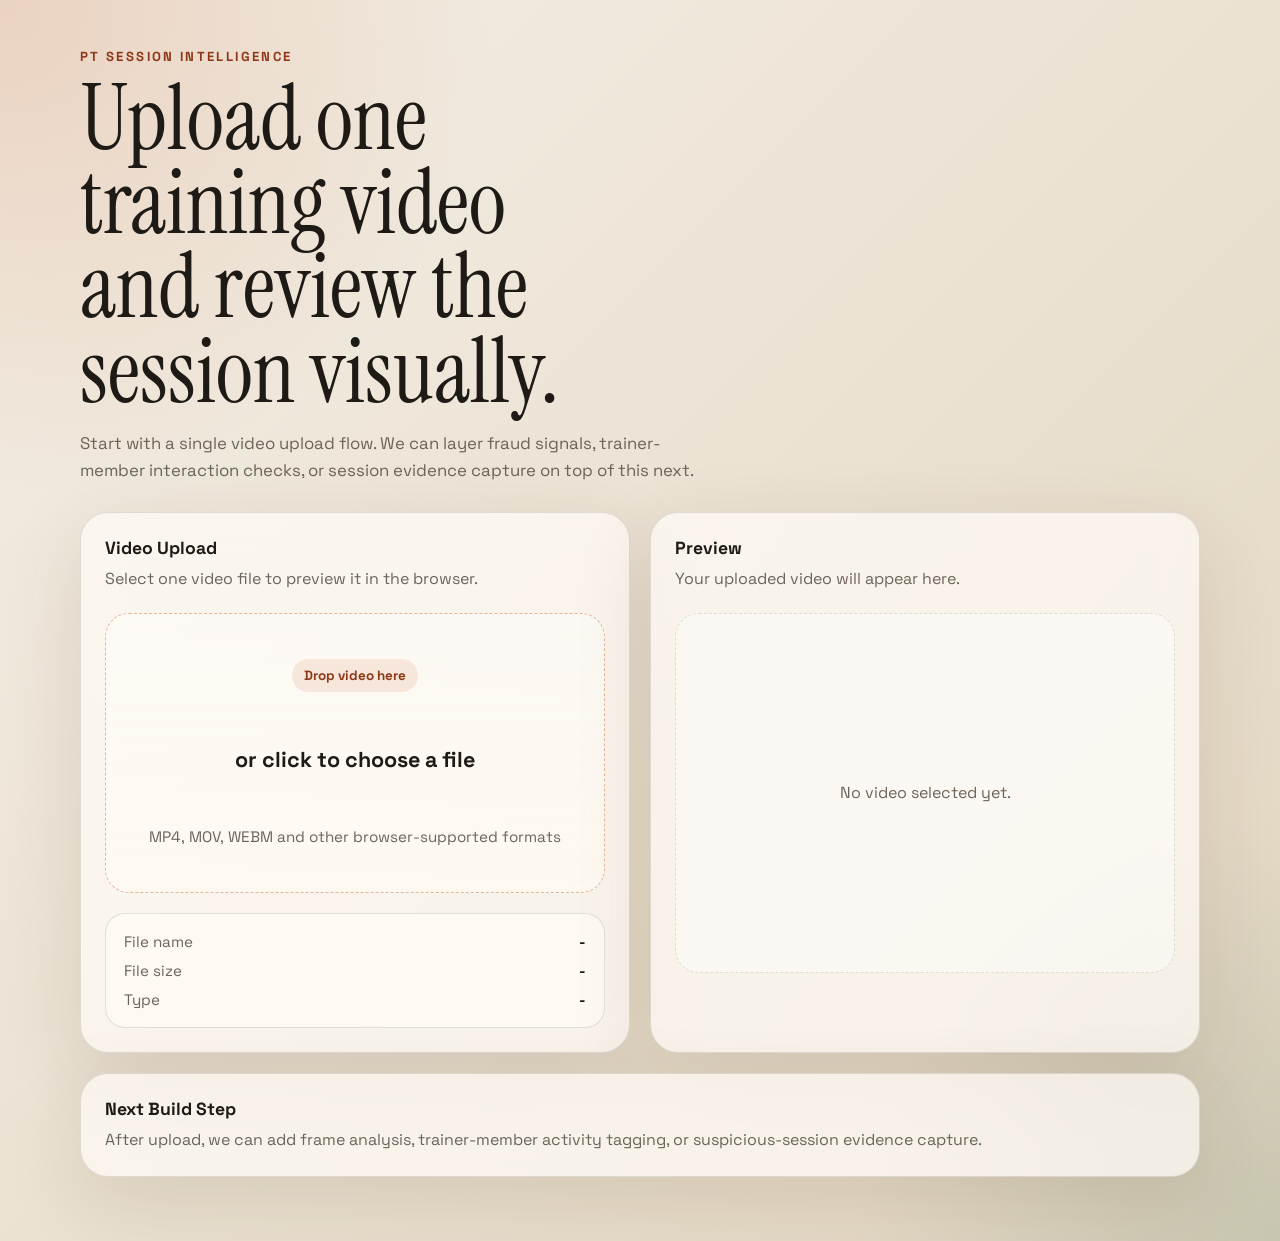
==== index.html @ 46c1133f "frontend for uploading video" ====
<!DOCTYPE html>
<html lang="en">
  <head>
    <meta charset="UTF-8" />
    <meta name="viewport" content="width=device-width, initial-scale=1.0" />
    <title>PT Session Review</title>
    <link rel="preconnect" href="https://fonts.googleapis.com" />
    <link rel="preconnect" href="https://fonts.gstatic.com" crossorigin />
    <link
      href="https://fonts.googleapis.com/css2?family=Space+Grotesk:wght@400;500;700&family=Instrument+Serif:ital@0;1&display=swap"
      rel="stylesheet"
    />
    <link rel="stylesheet" href="./styles.css" />
  </head>
  <body>
    <main class="page-shell">
      <section class="hero">
        <p class="eyebrow">PT Session Intelligence</p>
        <h1>Upload one training video and review the session visually.</h1>
        <p class="hero-copy">
          Start with a single video upload flow. We can layer fraud signals,
          trainer-member interaction checks, or session evidence capture on top
          of this next.
        </p>
      </section>

      <section class="workspace">
        <div class="upload-panel panel">
          <div class="panel-header">
            <h2>Video Upload</h2>
            <p>Select one video file to preview it in the browser.</p>
          </div>

          <label class="dropzone" for="video-upload" id="dropzone">
            <input
              id="video-upload"
              type="file"
              accept="video/*"
              aria-label="Upload a video"
            />
            <span class="dropzone-kicker">Drop video here</span>
            <span class="dropzone-title">or click to choose a file</span>
            <span class="dropzone-meta">MP4, MOV, WEBM and other browser-supported formats</span>
          </label>

          <div class="video-meta" id="video-meta" hidden>
            <div class="meta-row">
              <span>File name</span>
              <strong id="meta-name">-</strong>
            </div>
            <div class="meta-row">
              <span>File size</span>
              <strong id="meta-size">-</strong>
            </div>
            <div class="meta-row">
              <span>Type</span>
              <strong id="meta-type">-</strong>
            </div>
          </div>
        </div>

        <div class="preview-panel panel">
          <div class="panel-header">
            <h2>Preview</h2>
            <p>Your uploaded video will appear here.</p>
          </div>

          <div class="empty-state" id="empty-state">
            <p>No video selected yet.</p>
          </div>

          <video id="video-preview" controls playsinline hidden></video>
        </div>
      </section>

      <section class="notes panel">
        <div class="panel-header">
          <h2>Next Build Step</h2>
          <p>
            After upload, we can add frame analysis, trainer-member activity
            tagging, or suspicious-session evidence capture.
          </p>
        </div>
      </section>
    </main>

    <script src="./script.js"></script>
  </body>
</html>
---- styles.css ----
:root {
  --bg: #f3efe6;
  --bg-accent: #e2d5bf;
  --surface: rgba(255, 251, 245, 0.72);
  --surface-strong: #fffaf1;
  --text: #1e1a16;
  --muted: #6e6358;
  --line: rgba(30, 26, 22, 0.12);
  --accent: #c95f2d;
  --accent-deep: #8f3816;
  --shadow: 0 24px 80px rgba(73, 45, 20, 0.12);
}

* {
  box-sizing: border-box;
}

body {
  margin: 0;
  min-height: 100vh;
  font-family: "Space Grotesk", sans-serif;
  color: var(--text);
  background:
    radial-gradient(circle at top left, rgba(201, 95, 45, 0.2), transparent 28%),
    radial-gradient(circle at bottom right, rgba(57, 114, 91, 0.16), transparent 24%),
    linear-gradient(135deg, var(--bg), var(--bg-accent));
}

.page-shell {
  width: min(1120px, calc(100% - 32px));
  margin: 0 auto;
  padding: 48px 0 64px;
}

.hero {
  margin-bottom: 28px;
}

.eyebrow {
  margin: 0 0 12px;
  font-size: 0.82rem;
  font-weight: 700;
  letter-spacing: 0.18em;
  text-transform: uppercase;
  color: var(--accent-deep);
}

.hero h1 {
  max-width: 12ch;
  margin: 0;
  font-family: "Instrument Serif", serif;
  font-size: clamp(3rem, 8vw, 5.6rem);
  line-height: 0.94;
  font-weight: 400;
}

.hero-copy {
  max-width: 640px;
  margin: 16px 0 0;
  font-size: 1.05rem;
  line-height: 1.6;
  color: var(--muted);
}

.workspace {
  display: grid;
  grid-template-columns: repeat(2, minmax(0, 1fr));
  gap: 20px;
  margin-bottom: 20px;
}

.panel {
  backdrop-filter: blur(18px);
  background: var(--surface);
  border: 1px solid var(--line);
  border-radius: 28px;
  box-shadow: var(--shadow);
}

.upload-panel,
.preview-panel,
.notes {
  padding: 24px;
}

.panel-header h2 {
  margin: 0;
  font-size: 1.1rem;
}

.panel-header p {
  margin: 8px 0 0;
  color: var(--muted);
  line-height: 1.5;
}

.dropzone {
  display: grid;
  gap: 10px;
  place-items: center;
  min-height: 280px;
  margin-top: 22px;
  padding: 24px;
  text-align: center;
  border: 1.5px dashed rgba(201, 95, 45, 0.45);
  border-radius: 24px;
  background:
    linear-gradient(180deg, rgba(255, 255, 255, 0.42), rgba(255, 250, 241, 0.8));
  cursor: pointer;
  transition: transform 180ms ease, border-color 180ms ease, background 180ms ease;
}

.dropzone:hover,
.dropzone.is-dragging {
  transform: translateY(-2px);
  border-color: var(--accent);
  background:
    linear-gradient(180deg, rgba(255, 255, 255, 0.68), rgba(255, 243, 229, 0.92));
}

.dropzone input {
  display: none;
}

.dropzone-kicker {
  padding: 8px 12px;
  border-radius: 999px;
  background: rgba(201, 95, 45, 0.12);
  color: var(--accent-deep);
  font-size: 0.84rem;
  font-weight: 700;
}

.dropzone-title {
  font-size: 1.35rem;
  font-weight: 700;
}

.dropzone-meta {
  color: var(--muted);
  font-size: 0.95rem;
}

.video-meta {
  display: grid;
  gap: 10px;
  margin-top: 20px;
  padding: 18px;
  border-radius: 20px;
  background: var(--surface-strong);
  border: 1px solid var(--line);
}

.meta-row {
  display: flex;
  align-items: center;
  justify-content: space-between;
  gap: 16px;
  font-size: 0.95rem;
}

.meta-row span {
  color: var(--muted);
}

.empty-state {
  display: grid;
  place-items: center;
  min-height: 360px;
  margin-top: 22px;
  border-radius: 24px;
  border: 1px dashed var(--line);
  background: rgba(255, 255, 255, 0.36);
  color: var(--muted);
}

#video-preview {
  width: 100%;
  margin-top: 22px;
  border-radius: 24px;
  background: #000;
}

@media (max-width: 860px) {
  .workspace {
    grid-template-columns: 1fr;
  }

  .hero h1 {
    max-width: none;
  }
}
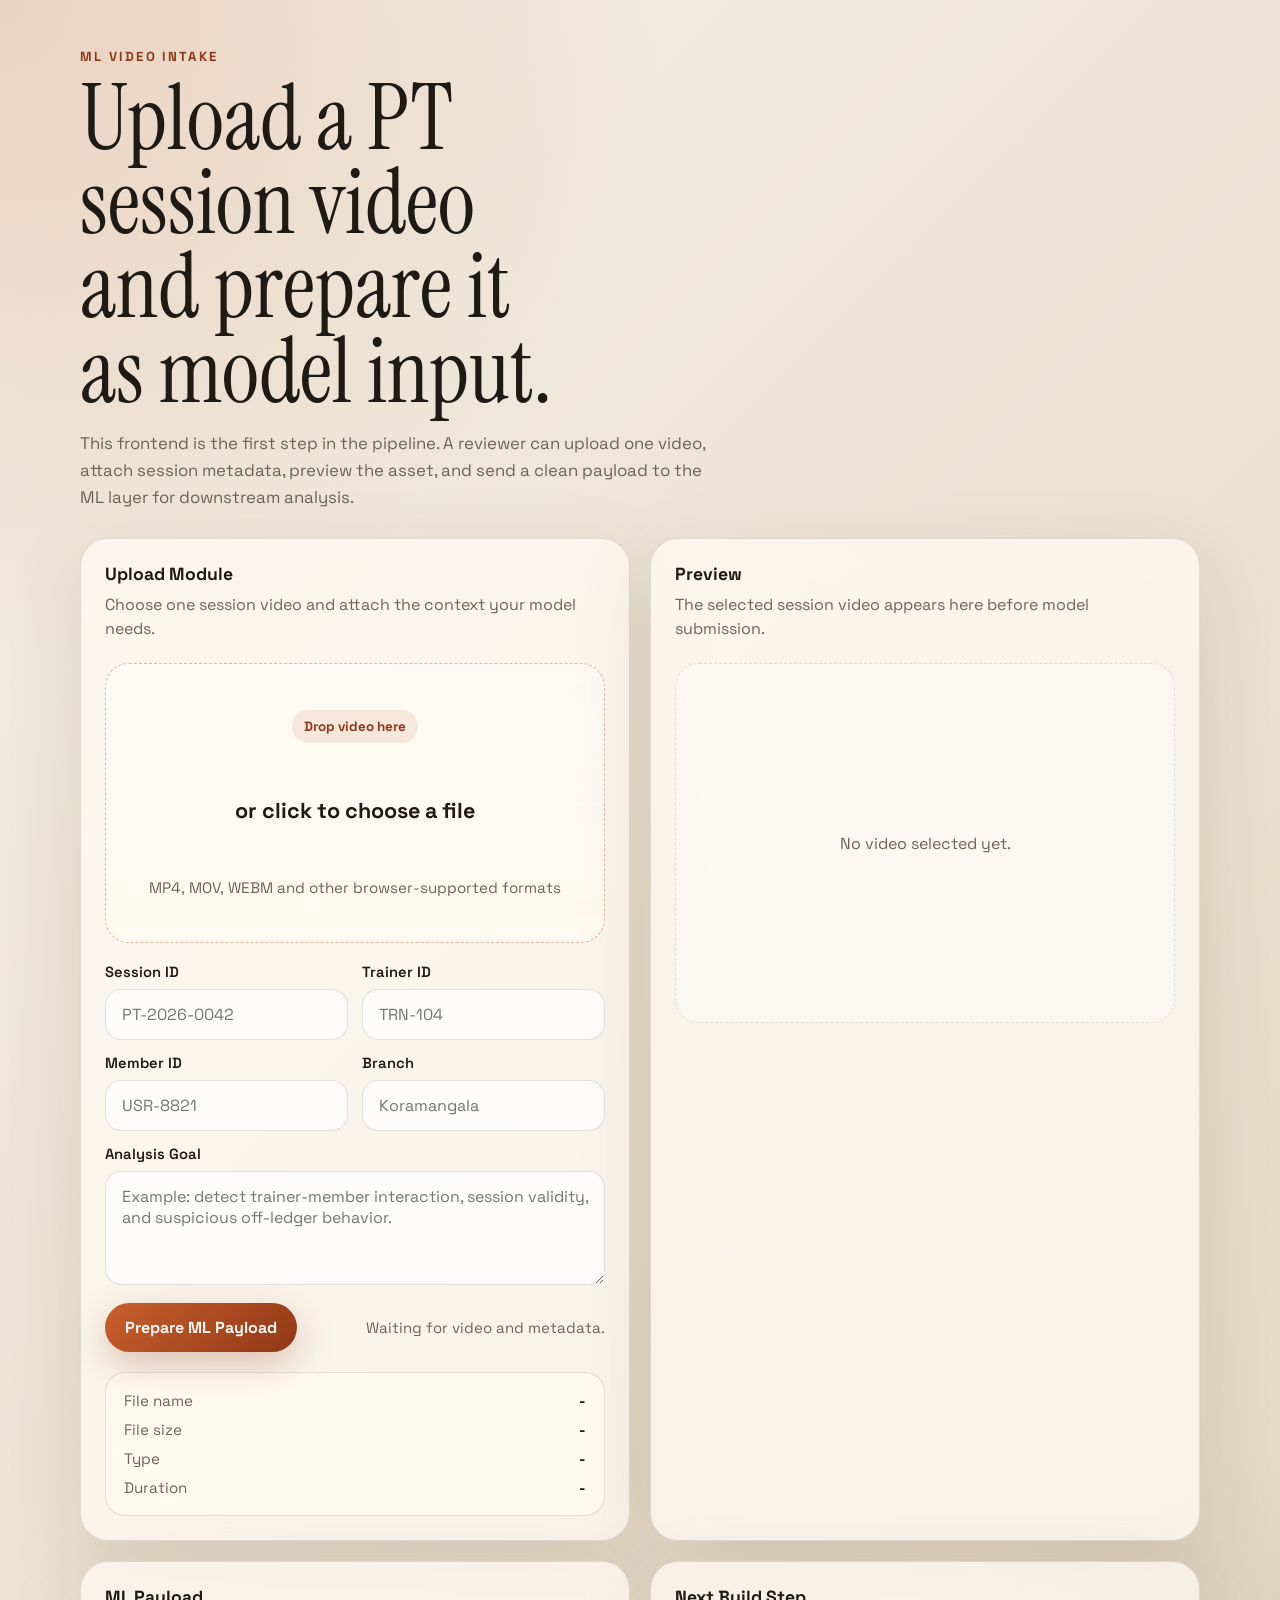
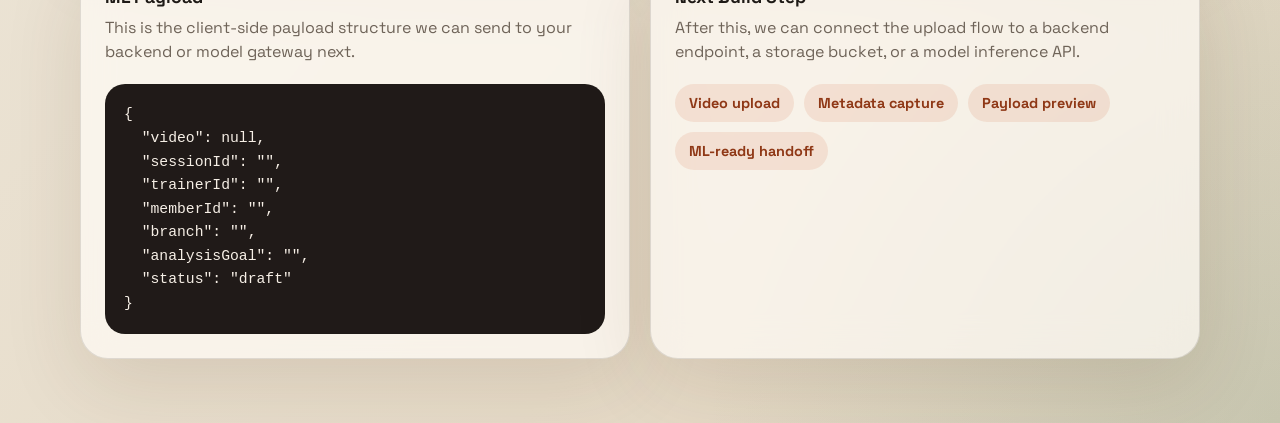
==== commit 030c5230: "Build ML video intake payload workflow" ====
--- a/index.html
+++ b/index.html
@@ -3,7 +3,7 @@
   <head>
     <meta charset="UTF-8" />
     <meta name="viewport" content="width=device-width, initial-scale=1.0" />
-    <title>PT Session Review</title>
+    <title>PT Video Intake</title>
     <link rel="preconnect" href="https://fonts.googleapis.com" />
     <link rel="preconnect" href="https://fonts.gstatic.com" crossorigin />
     <link
@@ -15,20 +15,20 @@
   <body>
     <main class="page-shell">
       <section class="hero">
-        <p class="eyebrow">PT Session Intelligence</p>
-        <h1>Upload one training video and review the session visually.</h1>
+        <p class="eyebrow">ML Video Intake</p>
+        <h1>Upload a PT session video and prepare it as model input.</h1>
         <p class="hero-copy">
-          Start with a single video upload flow. We can layer fraud signals,
-          trainer-member interaction checks, or session evidence capture on top
-          of this next.
+          This frontend is the first step in the pipeline. A reviewer can upload
+          one video, attach session metadata, preview the asset, and send a
+          clean payload to the ML layer for downstream analysis.
         </p>
       </section>
 
       <section class="workspace">
         <div class="upload-panel panel">
           <div class="panel-header">
-            <h2>Video Upload</h2>
-            <p>Select one video file to preview it in the browser.</p>
+            <h2>Upload Module</h2>
+            <p>Choose one session video and attach the context your model needs.</p>
           </div>
 
           <label class="dropzone" for="video-upload" id="dropzone">
@@ -43,6 +43,42 @@
             <span class="dropzone-meta">MP4, MOV, WEBM and other browser-supported formats</span>
           </label>
 
+          <form class="intake-form" id="intake-form">
+            <div class="field-grid">
+              <label class="field">
+                <span>Session ID</span>
+                <input id="session-id" name="sessionId" type="text" placeholder="PT-2026-0042" />
+              </label>
+              <label class="field">
+                <span>Trainer ID</span>
+                <input id="trainer-id" name="trainerId" type="text" placeholder="TRN-104" />
+              </label>
+              <label class="field">
+                <span>Member ID</span>
+                <input id="member-id" name="memberId" type="text" placeholder="USR-8821" />
+              </label>
+              <label class="field">
+                <span>Branch</span>
+                <input id="branch-name" name="branch" type="text" placeholder="Koramangala" />
+              </label>
+            </div>
+
+            <label class="field field-wide">
+              <span>Analysis Goal</span>
+              <textarea
+                id="analysis-goal"
+                name="analysisGoal"
+                rows="4"
+                placeholder="Example: detect trainer-member interaction, session validity, and suspicious off-ledger behavior."
+              ></textarea>
+            </label>
+
+            <div class="actions">
+              <button class="primary-button" type="submit">Prepare ML Payload</button>
+              <p class="status-copy" id="status-copy">Waiting for video and metadata.</p>
+            </div>
+          </form>
+
           <div class="video-meta" id="video-meta" hidden>
             <div class="meta-row">
               <span>File name</span>
@@ -56,13 +92,17 @@
               <span>Type</span>
               <strong id="meta-type">-</strong>
             </div>
+            <div class="meta-row">
+              <span>Duration</span>
+              <strong id="meta-duration">-</strong>
+            </div>
           </div>
         </div>
 
         <div class="preview-panel panel">
           <div class="panel-header">
             <h2>Preview</h2>
-            <p>Your uploaded video will appear here.</p>
+            <p>The selected session video appears here before model submission.</p>
           </div>
 
           <div class="empty-state" id="empty-state">
@@ -73,13 +113,42 @@
         </div>
       </section>
 
-      <section class="notes panel">
-        <div class="panel-header">
-          <h2>Next Build Step</h2>
-          <p>
-            After upload, we can add frame analysis, trainer-member activity
-            tagging, or suspicious-session evidence capture.
-          </p>
+      <section class="bottom-grid">
+        <div class="notes panel">
+          <div class="panel-header">
+            <h2>ML Payload</h2>
+            <p>
+              This is the client-side payload structure we can send to your
+              backend or model gateway next.
+            </p>
+          </div>
+
+          <pre class="payload-preview" id="payload-preview">{
+  "video": null,
+  "sessionId": "",
+  "trainerId": "",
+  "memberId": "",
+  "branch": "",
+  "analysisGoal": "",
+  "status": "draft"
+}</pre>
+        </div>
+
+        <div class="notes panel">
+          <div class="panel-header">
+            <h2>Next Build Step</h2>
+            <p>
+              After this, we can connect the upload flow to a backend endpoint,
+              a storage bucket, or a model inference API.
+            </p>
+          </div>
+
+          <div class="chip-row">
+            <span class="chip">Video upload</span>
+            <span class="chip">Metadata capture</span>
+            <span class="chip">Payload preview</span>
+            <span class="chip">ML-ready handoff</span>
+          </div>
         </div>
       </section>
     </main>
--- a/styles.css
+++ b/styles.css
@@ -67,6 +67,12 @@
   grid-template-columns: repeat(2, minmax(0, 1fr));
   gap: 20px;
   margin-bottom: 20px;
+}
+
+.bottom-grid {
+  display: grid;
+  grid-template-columns: repeat(2, minmax(0, 1fr));
+  gap: 20px;
 }
 
 .panel {
@@ -163,6 +169,82 @@
   color: var(--muted);
 }
 
+.intake-form {
+  margin-top: 20px;
+}
+
+.field-grid {
+  display: grid;
+  grid-template-columns: repeat(2, minmax(0, 1fr));
+  gap: 14px;
+}
+
+.field {
+  display: grid;
+  gap: 8px;
+}
+
+.field span {
+  font-size: 0.92rem;
+  font-weight: 600;
+}
+
+.field input,
+.field textarea {
+  width: 100%;
+  border: 1px solid var(--line);
+  border-radius: 16px;
+  padding: 14px 16px;
+  font: inherit;
+  color: var(--text);
+  background: rgba(255, 255, 255, 0.72);
+}
+
+.field input:focus,
+.field textarea:focus {
+  outline: 2px solid rgba(201, 95, 45, 0.2);
+  border-color: var(--accent);
+}
+
+.field-wide {
+  margin-top: 14px;
+}
+
+.field textarea {
+  resize: vertical;
+  min-height: 112px;
+}
+
+.actions {
+  display: flex;
+  align-items: center;
+  justify-content: space-between;
+  gap: 16px;
+  margin-top: 18px;
+}
+
+.primary-button {
+  border: 0;
+  border-radius: 999px;
+  padding: 14px 20px;
+  font: inherit;
+  font-weight: 700;
+  color: #fff8f3;
+  background: linear-gradient(135deg, var(--accent), var(--accent-deep));
+  cursor: pointer;
+  box-shadow: 0 12px 36px rgba(143, 56, 22, 0.28);
+}
+
+.primary-button:hover {
+  transform: translateY(-1px);
+}
+
+.status-copy {
+  margin: 0;
+  color: var(--muted);
+  font-size: 0.94rem;
+}
+
 .empty-state {
   display: grid;
   place-items: center;
@@ -181,12 +263,52 @@
   background: #000;
 }
 
+.payload-preview {
+  overflow: auto;
+  margin: 20px 0 0;
+  padding: 18px;
+  border-radius: 20px;
+  border: 1px solid var(--line);
+  background: #201a18;
+  color: #f6efe6;
+  font-size: 0.92rem;
+  line-height: 1.6;
+}
+
+.chip-row {
+  display: flex;
+  flex-wrap: wrap;
+  gap: 10px;
+  margin-top: 20px;
+}
+
+.chip {
+  display: inline-flex;
+  align-items: center;
+  padding: 10px 14px;
+  border-radius: 999px;
+  background: rgba(201, 95, 45, 0.12);
+  color: var(--accent-deep);
+  font-size: 0.9rem;
+  font-weight: 700;
+}
+
 @media (max-width: 860px) {
-  .workspace {
+  .workspace,
+  .bottom-grid {
     grid-template-columns: 1fr;
   }
 
   .hero h1 {
     max-width: none;
   }
-}
+
+  .field-grid {
+    grid-template-columns: 1fr;
+  }
+
+  .actions {
+    flex-direction: column;
+    align-items: flex-start;
+  }
+}
